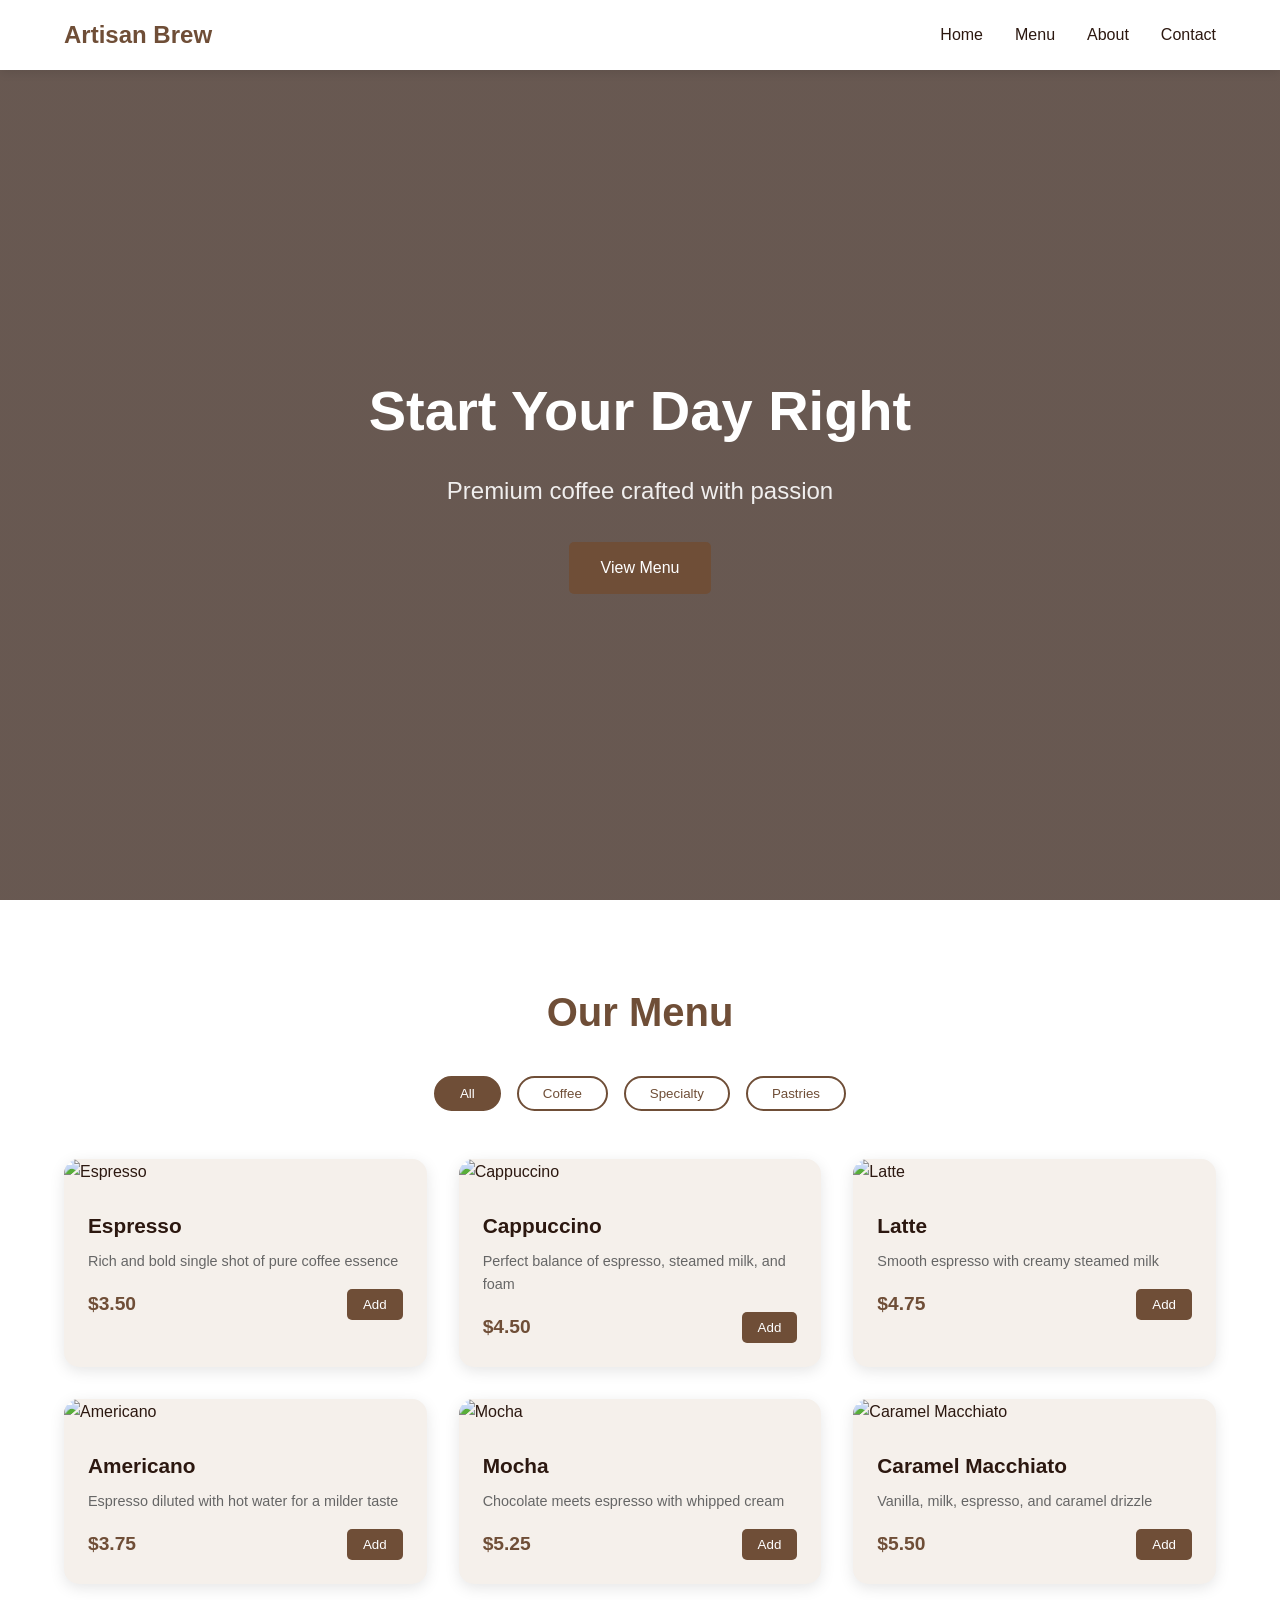
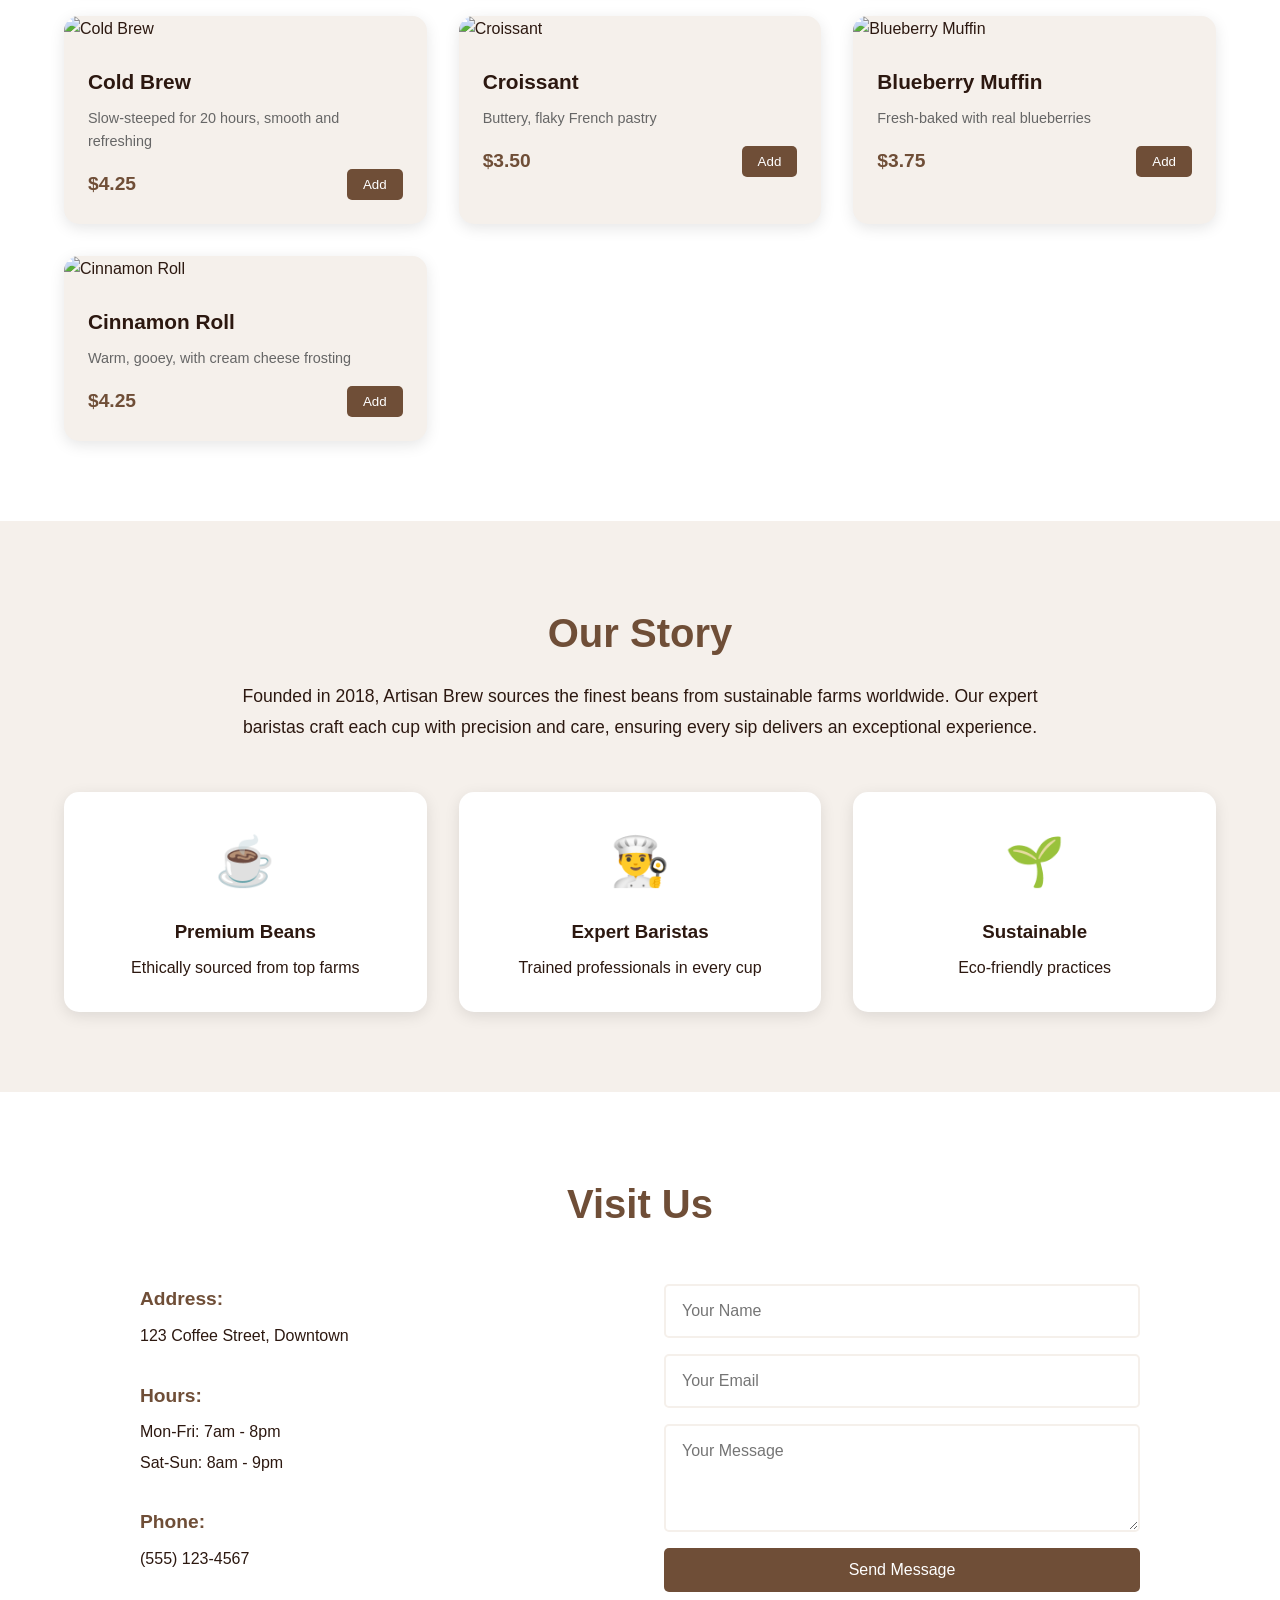
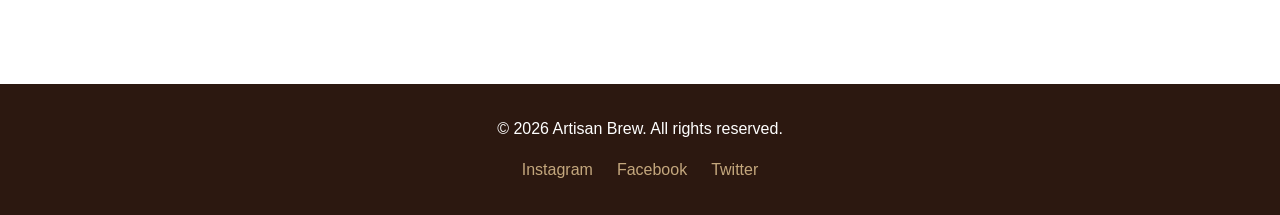
==== coffee-shop/index.html @ f0c72ec6 "python" ====
<!DOCTYPE html>
<html lang="en">
<head>
    <meta charset="UTF-8">
    <meta name="viewport" content="width=device-width, initial-scale=1.0">
    <title>Artisan Brew - Coffee Shop</title>
    <link rel="stylesheet" href="styles.css">
</head>
<body>
    <nav class="navbar">
        <div class="nav-logo">Artisan Brew</div>
        <ul class="nav-links">
            <li><a href="#home">Home</a></li>
            <li><a href="#menu">Menu</a></li>
            <li><a href="#about">About</a></li>
            <li><a href="#contact">Contact</a></li>
        </ul>
        <div class="nav-toggle" id="navToggle">
            <span></span>
            <span></span>
            <span></span>
        </div>
    </nav>

    <section id="home" class="hero">
        <div class="hero-content">
            <h1>Start Your Day Right</h1>
            <p>Premium coffee crafted with passion</p>
            <a href="#menu" class="btn">View Menu</a>
        </div>
    </section>

    <section id="menu" class="menu">
        <h2>Our Menu</h2>
        <div class="menu-categories">
            <button class="category-btn active" data-category="all">All</button>
            <button class="category-btn" data-category="coffee">Coffee</button>
            <button class="category-btn" data-category="specialty">Specialty</button>
            <button class="category-btn" data-category="pastry">Pastries</button>
        </div>
        <div class="menu-grid" id="menuGrid">
        </div>
    </section>

    <section id="about" class="about">
        <div class="about-content">
            <h2>Our Story</h2>
            <p>Founded in 2018, Artisan Brew sources the finest beans from sustainable farms worldwide. Our expert baristas craft each cup with precision and care, ensuring every sip delivers an exceptional experience.</p>
            <div class="features">
                <div class="feature">
                    <div class="feature-icon">☕</div>
                    <h3>Premium Beans</h3>
                    <p>Ethically sourced from top farms</p>
                </div>
                <div class="feature">
                    <div class="feature-icon">👨‍🍳</div>
                    <h3>Expert Baristas</h3>
                    <p>Trained professionals in every cup</p>
                </div>
                <div class="feature">
                    <div class="feature-icon">🌱</div>
                    <h3>Sustainable</h3>
                    <p>Eco-friendly practices</p>
                </div>
            </div>
        </div>
    </section>

    <section id="contact" class="contact">
        <h2>Visit Us</h2>
        <div class="contact-container">
            <div class="contact-info">
                <div class="info-item">
                    <strong>Address:</strong>
                    <p>123 Coffee Street, Downtown</p>
                </div>
                <div class="info-item">
                    <strong>Hours:</strong>
                    <p>Mon-Fri: 7am - 8pm</p>
                    <p>Sat-Sun: 8am - 9pm</p>
                </div>
                <div class="info-item">
                    <strong>Phone:</strong>
                    <p>(555) 123-4567</p>
                </div>
            </div>
            <form class="contact-form" id="contactForm">
                <input type="text" placeholder="Your Name" required>
                <input type="email" placeholder="Your Email" required>
                <textarea placeholder="Your Message" rows="4" required></textarea>
                <button type="submit" class="btn">Send Message</button>
            </form>
        </div>
    </section>

    <footer class="footer">
        <p>&copy; 2026 Artisan Brew. All rights reserved.</p>
        <div class="social-links">
            <a href="#">Instagram</a>
            <a href="#">Facebook</a>
            <a href="#">Twitter</a>
        </div>
    </footer>

    <script src="script.js"></script>
</body>
</html>
---- coffee-shop/styles.css ----
* {
    margin: 0;
    padding: 0;
    box-sizing: border-box;
}

:root {
    --primary: #6F4E37;
    --secondary: #C4A77D;
    --dark: #2C1810;
    --light: #F5F0EB;
    --white: #FFFFFF;
}

body {
    font-family: 'Segoe UI', Tahoma, Geneva, Verdana, sans-serif;
    line-height: 1.6;
    color: var(--dark);
    background-color: var(--light);
}

.navbar {
    display: flex;
    justify-content: space-between;
    align-items: center;
    padding: 1rem 5%;
    background-color: var(--white);
    box-shadow: 0 2px 10px rgba(0,0,0,0.1);
    position: fixed;
    width: 100%;
    top: 0;
    z-index: 1000;
}

.nav-logo {
    font-size: 1.5rem;
    font-weight: bold;
    color: var(--primary);
}

.nav-links {
    display: flex;
    list-style: none;
    gap: 2rem;
}

.nav-links a {
    text-decoration: none;
    color: var(--dark);
    font-weight: 500;
    transition: color 0.3s;
}

.nav-links a:hover {
    color: var(--primary);
}

.nav-toggle {
    display: none;
    flex-direction: column;
    gap: 5px;
    cursor: pointer;
}

.nav-toggle span {
    width: 25px;
    height: 3px;
    background-color: var(--dark);
    border-radius: 2px;
}

.hero {
    height: 100vh;
    background: linear-gradient(rgba(44, 24, 16, 0.7), rgba(44, 24, 16, 0.7)),
                url('https://images.unsplash.com/photo-1495474472287-4d71bcdd2085?w=1920') center/cover;
    display: flex;
    align-items: center;
    justify-content: center;
    text-align: center;
    color: var(--white);
    padding-top: 60px;
}

.hero-content h1 {
    font-size: 3.5rem;
    margin-bottom: 1rem;
}

.hero-content p {
    font-size: 1.5rem;
    margin-bottom: 2rem;
    opacity: 0.9;
}

.btn {
    display: inline-block;
    padding: 0.8rem 2rem;
    background-color: var(--primary);
    color: var(--white);
    text-decoration: none;
    border-radius: 5px;
    border: none;
    cursor: pointer;
    font-size: 1rem;
    transition: background-color 0.3s;
}

.btn:hover {
    background-color: var(--secondary);
}

.menu {
    padding: 5rem 5%;
    background-color: var(--white);
}

.menu h2 {
    text-align: center;
    font-size: 2.5rem;
    margin-bottom: 2rem;
    color: var(--primary);
}

.menu-categories {
    display: flex;
    justify-content: center;
    gap: 1rem;
    margin-bottom: 3rem;
    flex-wrap: wrap;
}

.category-btn {
    padding: 0.5rem 1.5rem;
    border: 2px solid var(--primary);
    background: transparent;
    color: var(--primary);
    border-radius: 25px;
    cursor: pointer;
    font-weight: 500;
    transition: all 0.3s;
}

.category-btn.active,
.category-btn:hover {
    background-color: var(--primary);
    color: var(--white);
}

.menu-grid {
    display: grid;
    grid-template-columns: repeat(auto-fit, minmax(280px, 1fr));
    gap: 2rem;
    max-width: 1200px;
    margin: 0 auto;
}

.menu-item {
    background-color: var(--light);
    border-radius: 15px;
    overflow: hidden;
    box-shadow: 0 4px 15px rgba(0,0,0,0.1);
    transition: transform 0.3s;
}

.menu-item:hover {
    transform: translateY(-5px);
}

.menu-item img {
    width: 100%;
    height: 200px;
    object-fit: cover;
}

.menu-item-content {
    padding: 1.5rem;
}

.menu-item-content h3 {
    font-size: 1.3rem;
    margin-bottom: 0.5rem;
    color: var(--dark);
}

.menu-item-content p {
    color: #666;
    font-size: 0.9rem;
    margin-bottom: 1rem;
}

.menu-item-footer {
    display: flex;
    justify-content: space-between;
    align-items: center;
}

.price {
    font-size: 1.2rem;
    font-weight: bold;
    color: var(--primary);
}

.add-btn {
    padding: 0.5rem 1rem;
    background-color: var(--primary);
    color: var(--white);
    border: none;
    border-radius: 5px;
    cursor: pointer;
    transition: background-color 0.3s;
}

.add-btn:hover {
    background-color: var(--secondary);
}

.about {
    padding: 5rem 5%;
    background-color: var(--light);
}

.about-content {
    max-width: 1200px;
    margin: 0 auto;
    text-align: center;
}

.about-content h2 {
    font-size: 2.5rem;
    margin-bottom: 1rem;
    color: var(--primary);
}

.about-content > p {
    max-width: 800px;
    margin: 0 auto 3rem;
    font-size: 1.1rem;
    line-height: 1.8;
}

.features {
    display: grid;
    grid-template-columns: repeat(auto-fit, minmax(250px, 1fr));
    gap: 2rem;
}

.feature {
    background: var(--white);
    padding: 2rem;
    border-radius: 15px;
    box-shadow: 0 4px 15px rgba(0,0,0,0.1);
}

.feature-icon {
    font-size: 3rem;
    margin-bottom: 1rem;
}

.feature h3 {
    color: var(--dark);
    margin-bottom: 0.5rem;
}

.contact {
    padding: 5rem 5%;
    background-color: var(--white);
}

.contact h2 {
    text-align: center;
    font-size: 2.5rem;
    margin-bottom: 3rem;
    color: var(--primary);
}

.contact-container {
    display: grid;
    grid-template-columns: 1fr 1fr;
    gap: 3rem;
    max-width: 1000px;
    margin: 0 auto;
}

.info-item {
    margin-bottom: 2rem;
}

.info-item strong {
    display: block;
    font-size: 1.2rem;
    color: var(--primary);
    margin-bottom: 0.5rem;
}

.info-item p {
    margin-bottom: 0.3rem;
}

.contact-form {
    display: flex;
    flex-direction: column;
    gap: 1rem;
}

.contact-form input,
.contact-form textarea {
    padding: 1rem;
    border: 2px solid var(--light);
    border-radius: 5px;
    font-family: inherit;
    font-size: 1rem;
}

.contact-form input:focus,
.contact-form textarea:focus {
    outline: none;
    border-color: var(--primary);
}

.footer {
    background-color: var(--dark);
    color: var(--white);
    text-align: center;
    padding: 2rem;
}

.social-links {
    margin-top: 1rem;
    display: flex;
    justify-content: center;
    gap: 1.5rem;
}

.social-links a {
    color: var(--secondary);
    text-decoration: none;
    transition: color 0.3s;
}

.social-links a:hover {
    color: var(--white);
}

@media (max-width: 768px) {
    .nav-links {
        display: none;
        position: absolute;
        top: 100%;
        left: 0;
        width: 100%;
        background-color: var(--white);
        flex-direction: column;
        padding: 1rem;
        gap: 1rem;
        box-shadow: 0 4px 10px rgba(0,0,0,0.1);
    }

    .nav-links.active {
        display: flex;
    }

    .nav-toggle {
        display: flex;
    }

    .hero-content h1 {
        font-size: 2.5rem;
    }

    .hero-content p {
        font-size: 1.2rem;
    }

    .contact-container {
        grid-template-columns: 1fr;
    }
}
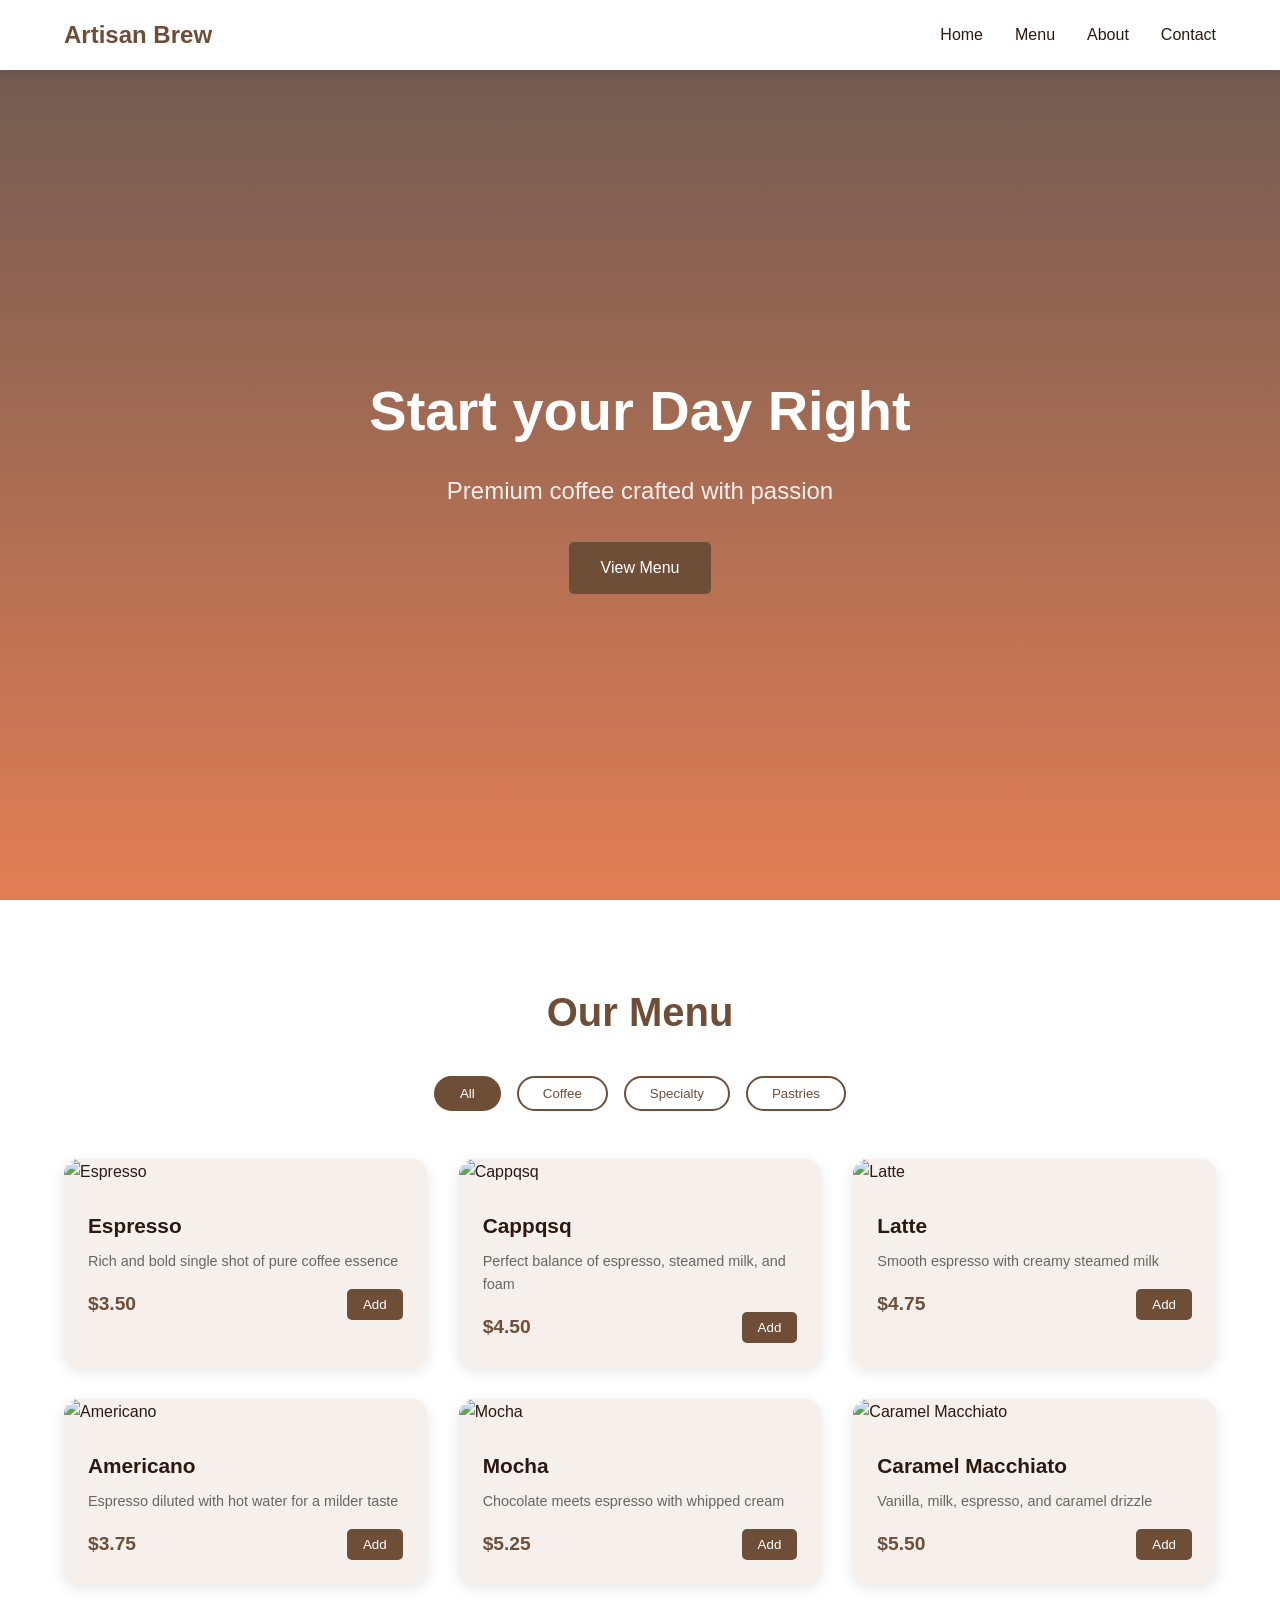
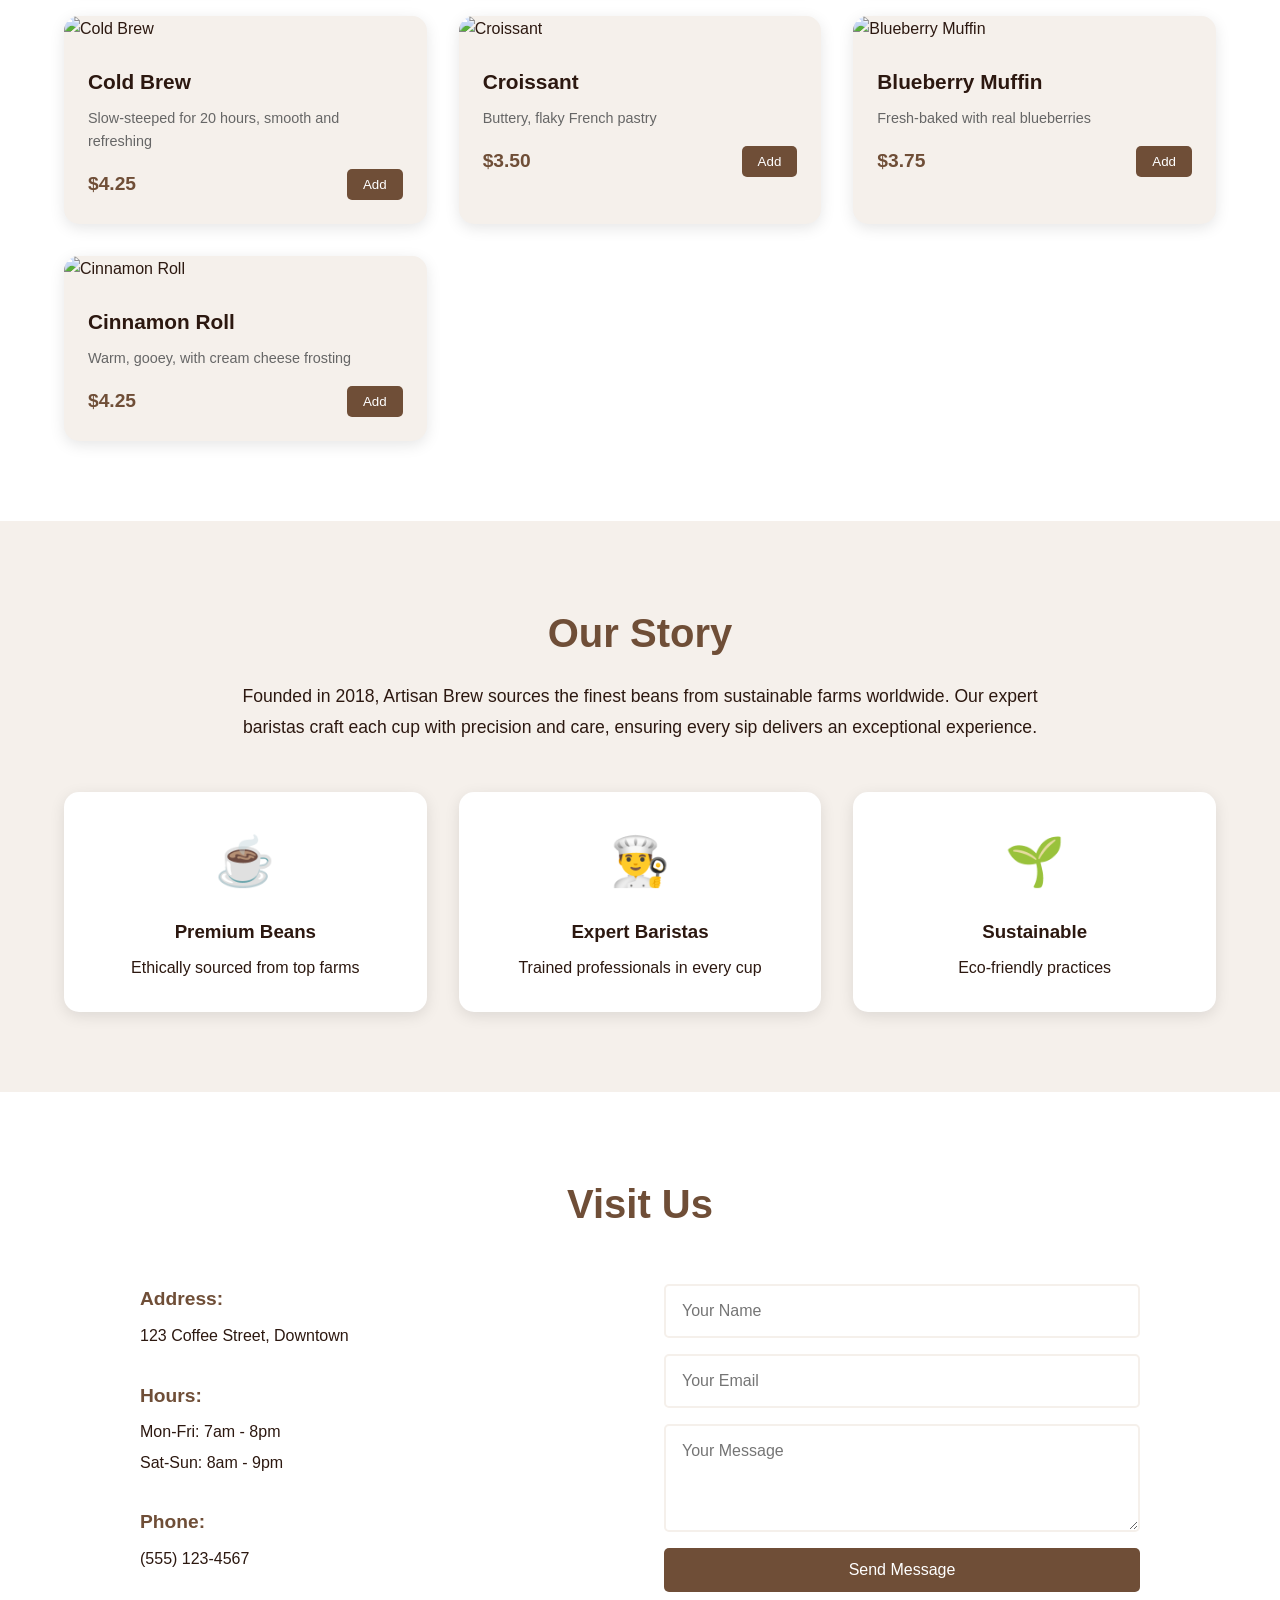
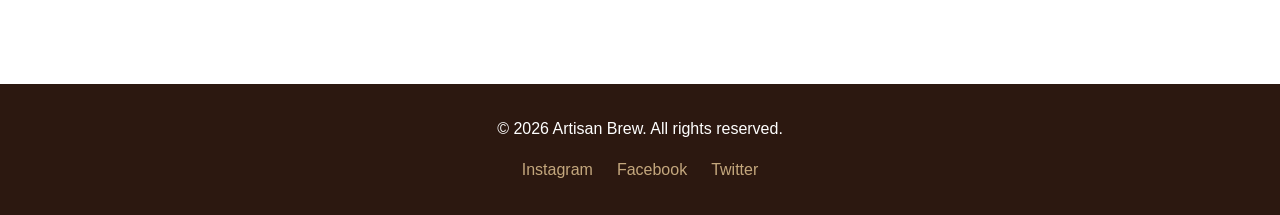
==== commit 00267994: "py" ====
--- a/coffee-shop/index.html
+++ b/coffee-shop/index.html
@@ -24,7 +24,7 @@
 
     <section id="home" class="hero">
         <div class="hero-content">
-            <h1>Start Your Day Right</h1>
+            <h1>Start your Day Right</h1>
             <p>Premium coffee crafted with passion</p>
             <a href="#menu" class="btn">View Menu</a>
         </div>
--- a/coffee-shop/styles.css
+++ b/coffee-shop/styles.css
@@ -71,7 +71,7 @@
 
 .hero {
     height: 100vh;
-    background: linear-gradient(rgba(44, 24, 16, 0.7), rgba(44, 24, 16, 0.7)),
+    background: linear-gradient(rgba(44, 24, 16, 0.7), rgba(219, 78, 21, 0.7)),
                 url('https://images.unsplash.com/photo-1495474472287-4d71bcdd2085?w=1920') center/cover;
     display: flex;
     align-items: center;
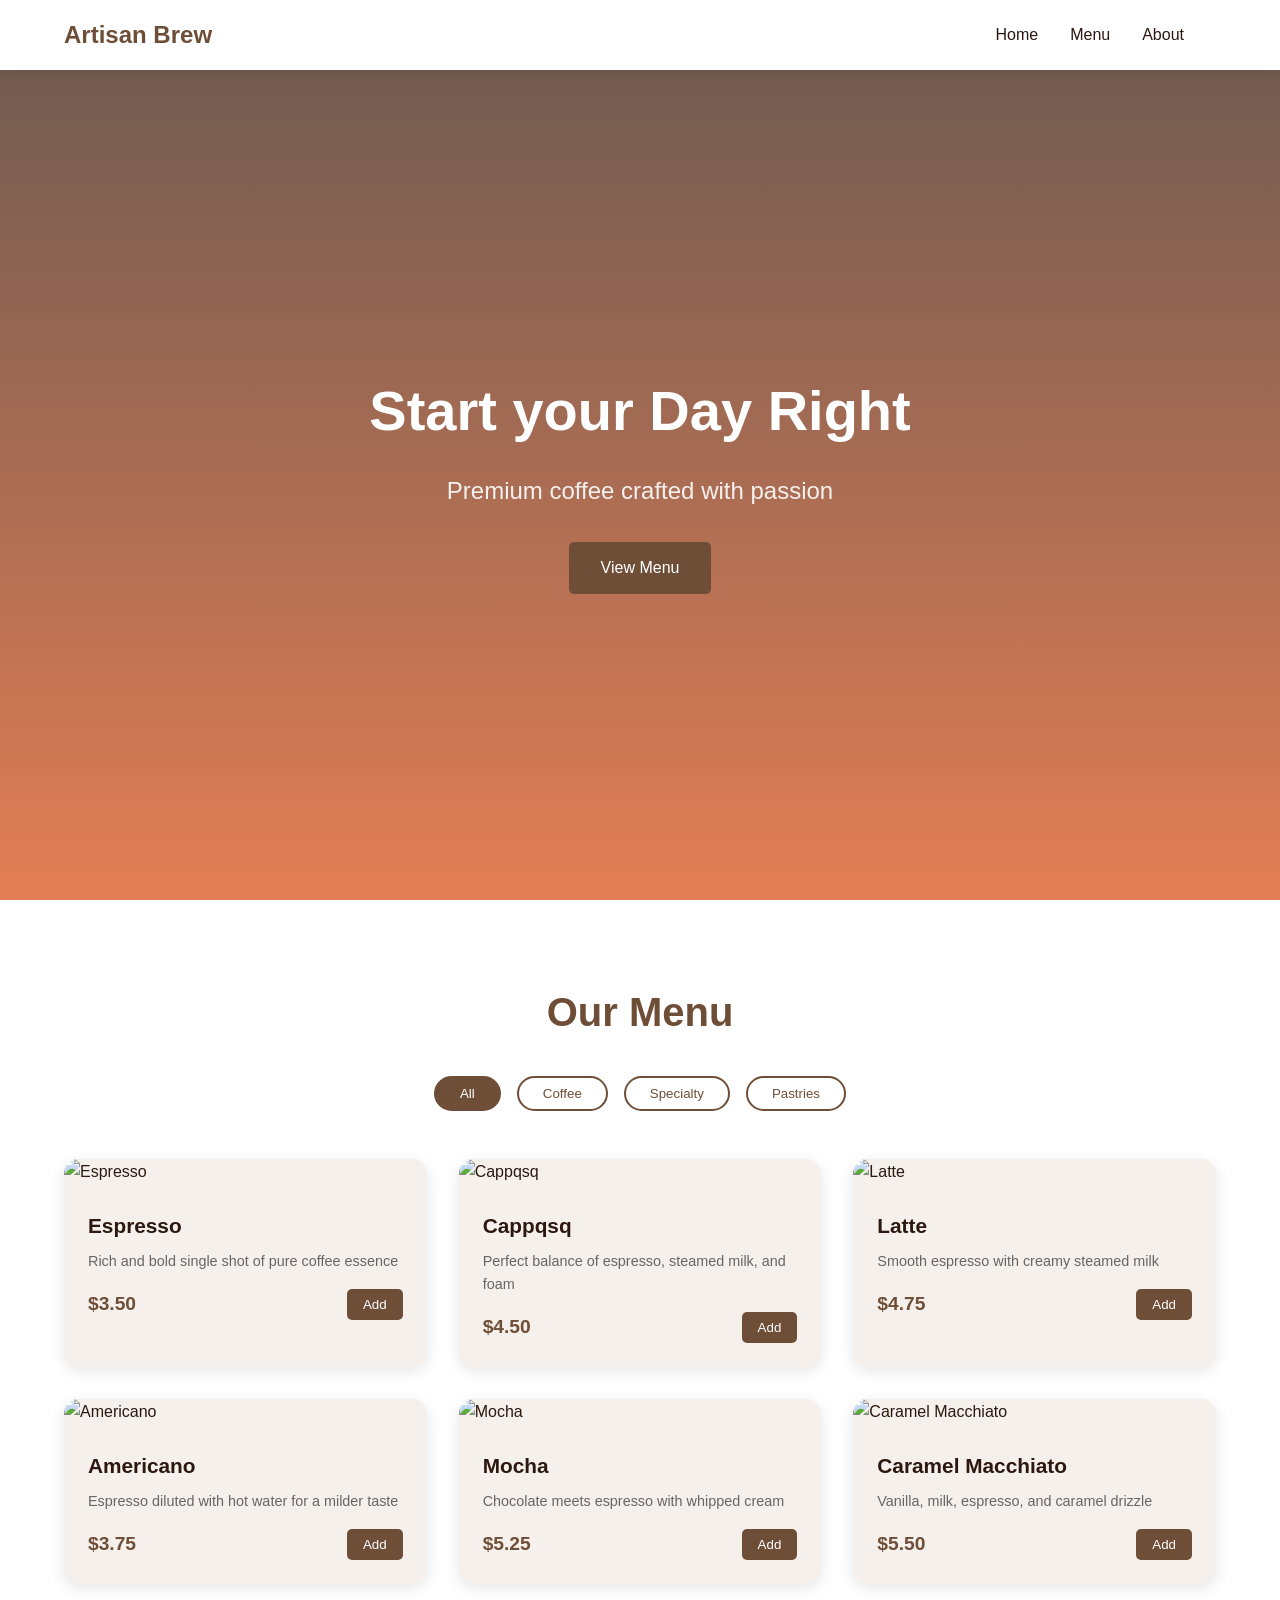
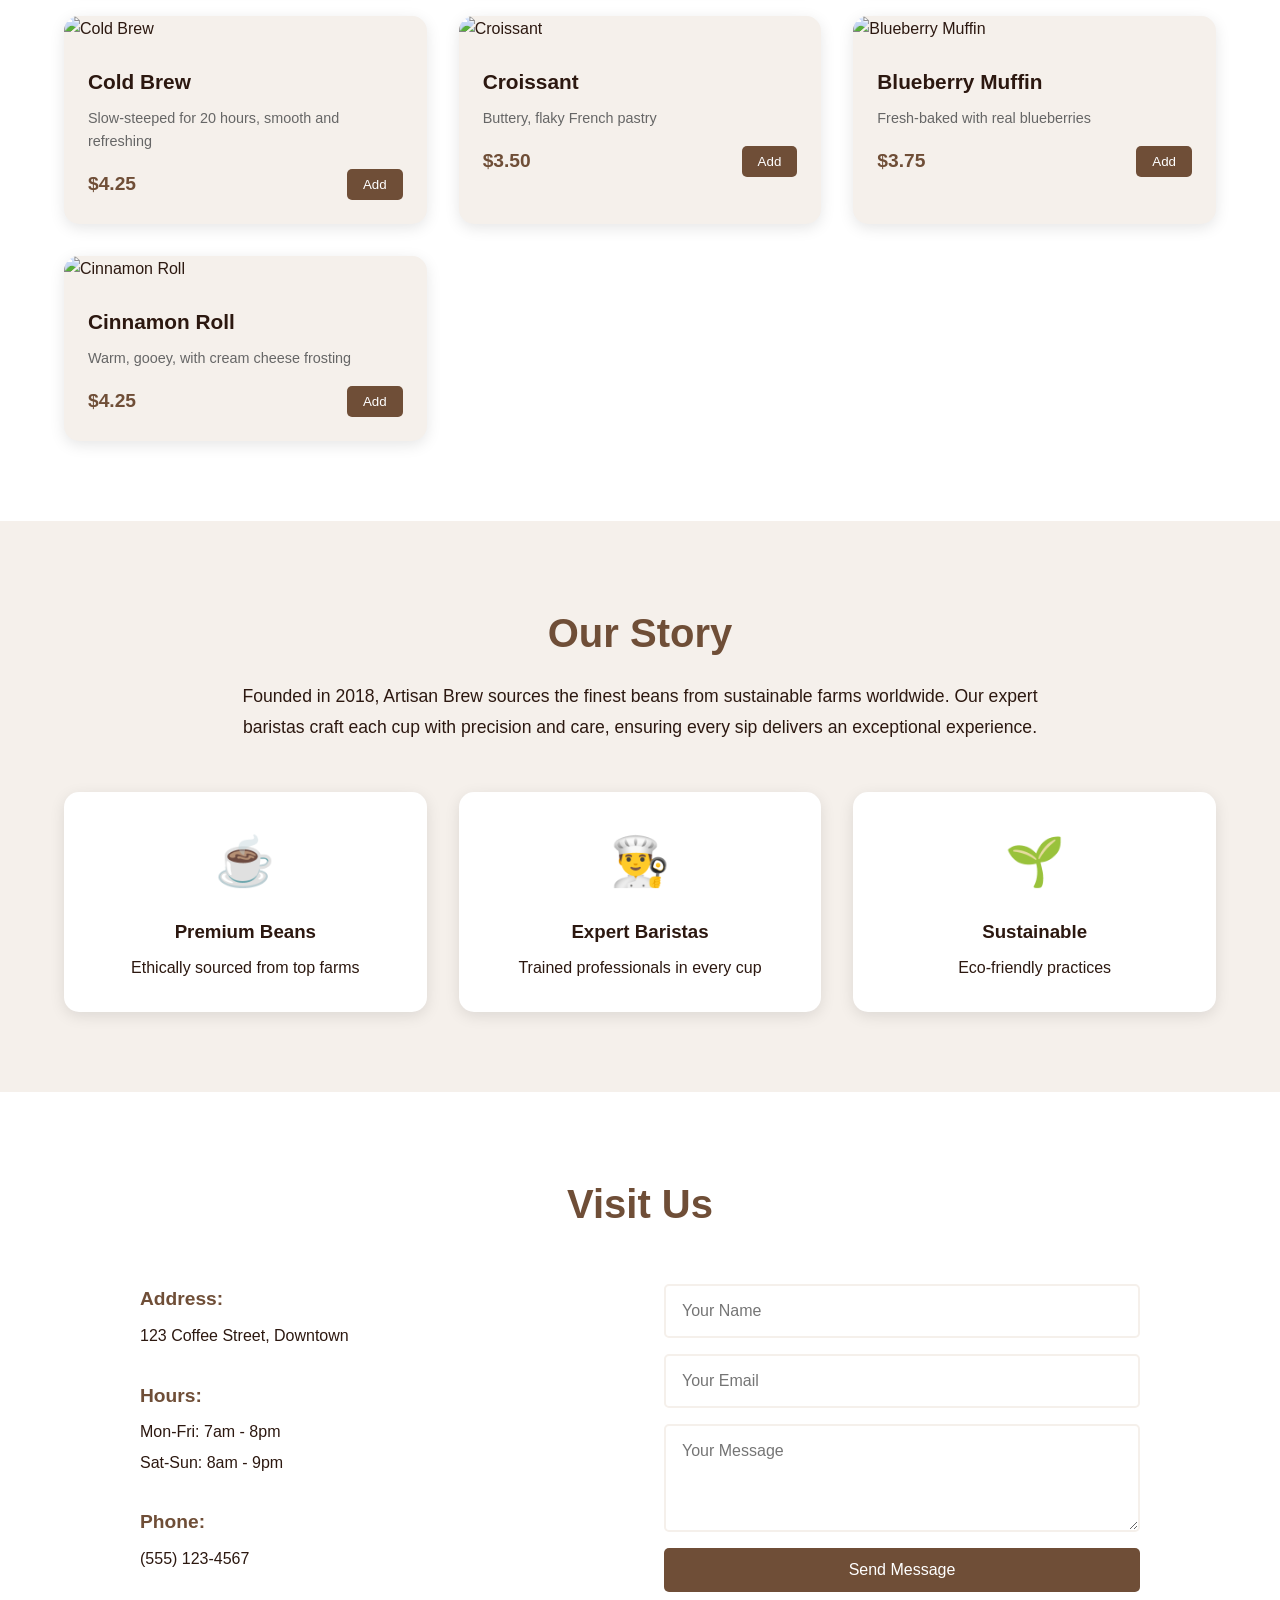
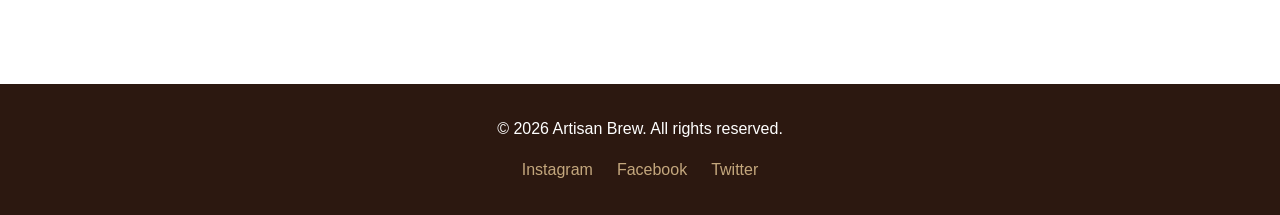
==== commit b562c43b: "python" ====
--- a/coffee-shop/index.html
+++ b/coffee-shop/index.html
@@ -13,7 +13,7 @@
             <li><a href="#home">Home</a></li>
             <li><a href="#menu">Menu</a></li>
             <li><a href="#about">About</a></li>
-            <li><a href="#contact">Contact</a></li>
+            <li> </li>
         </ul>
         <div class="nav-toggle" id="navToggle">
             <span></span>
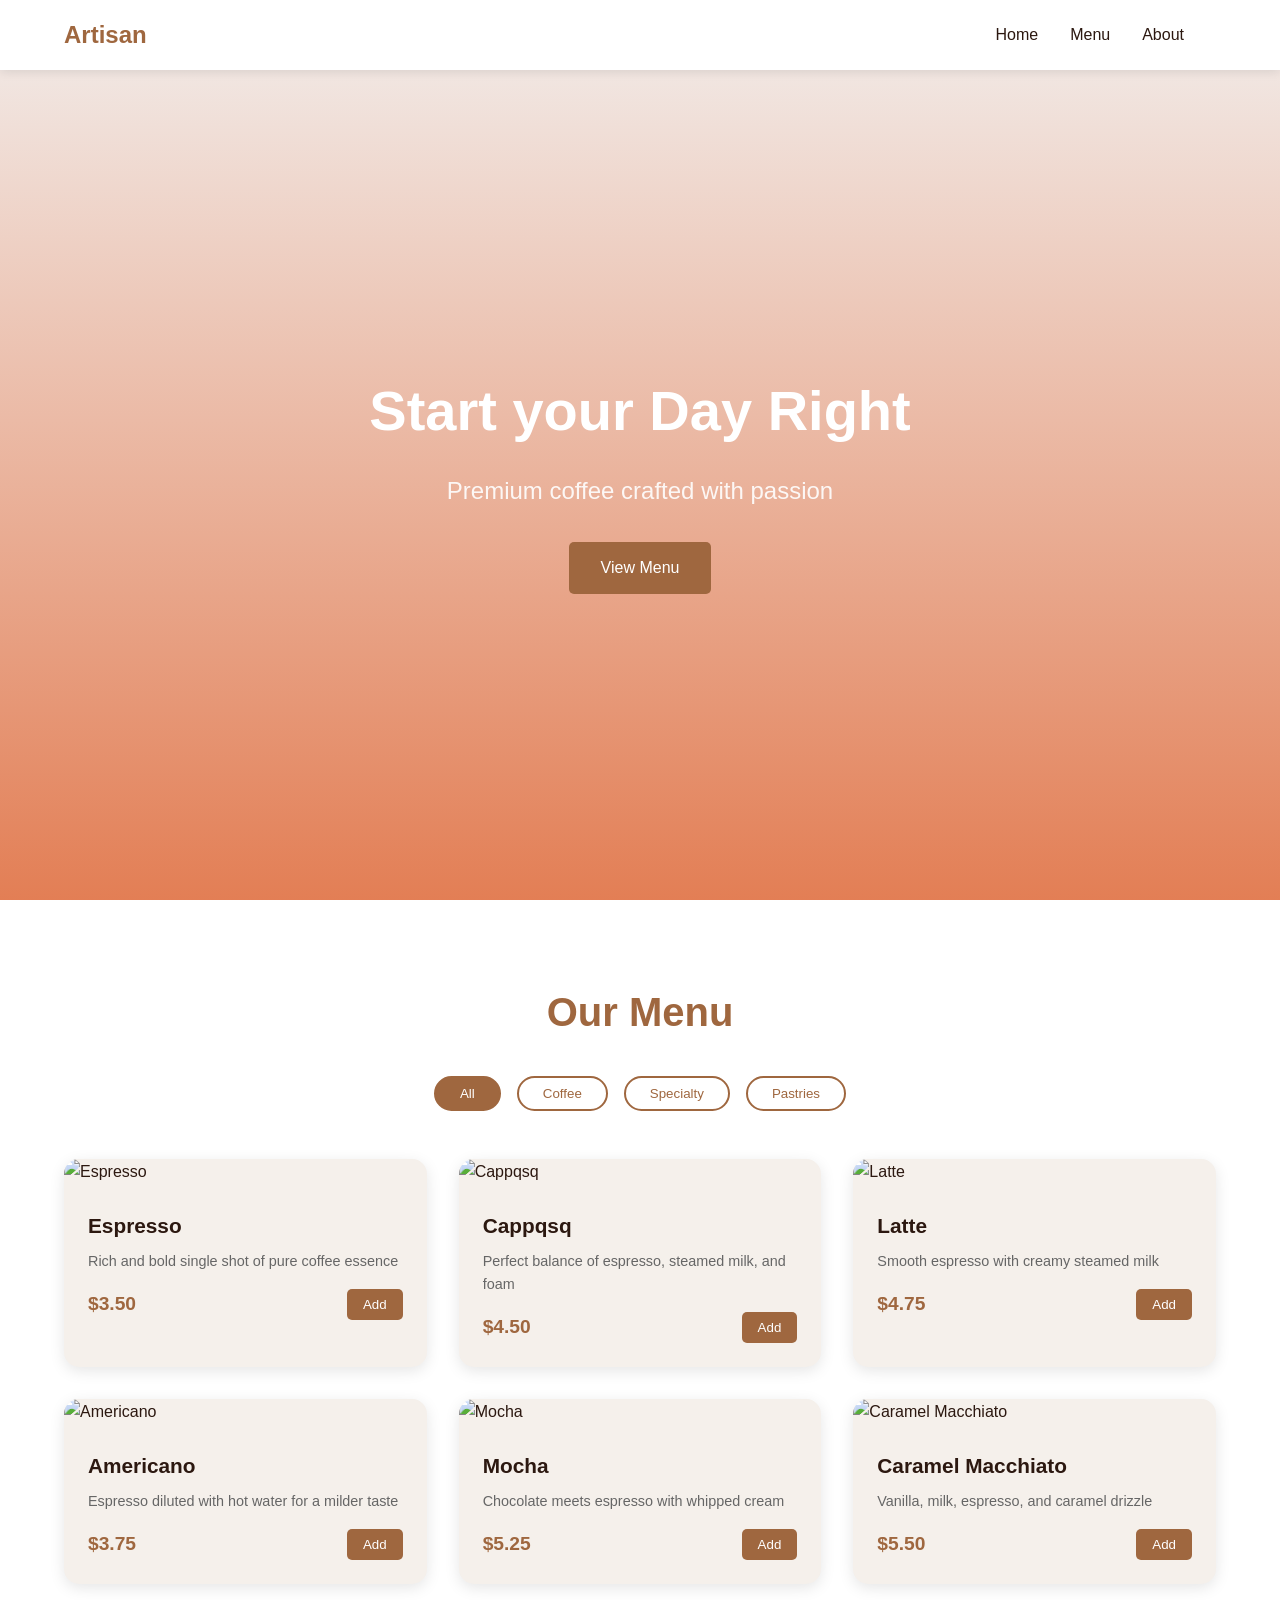
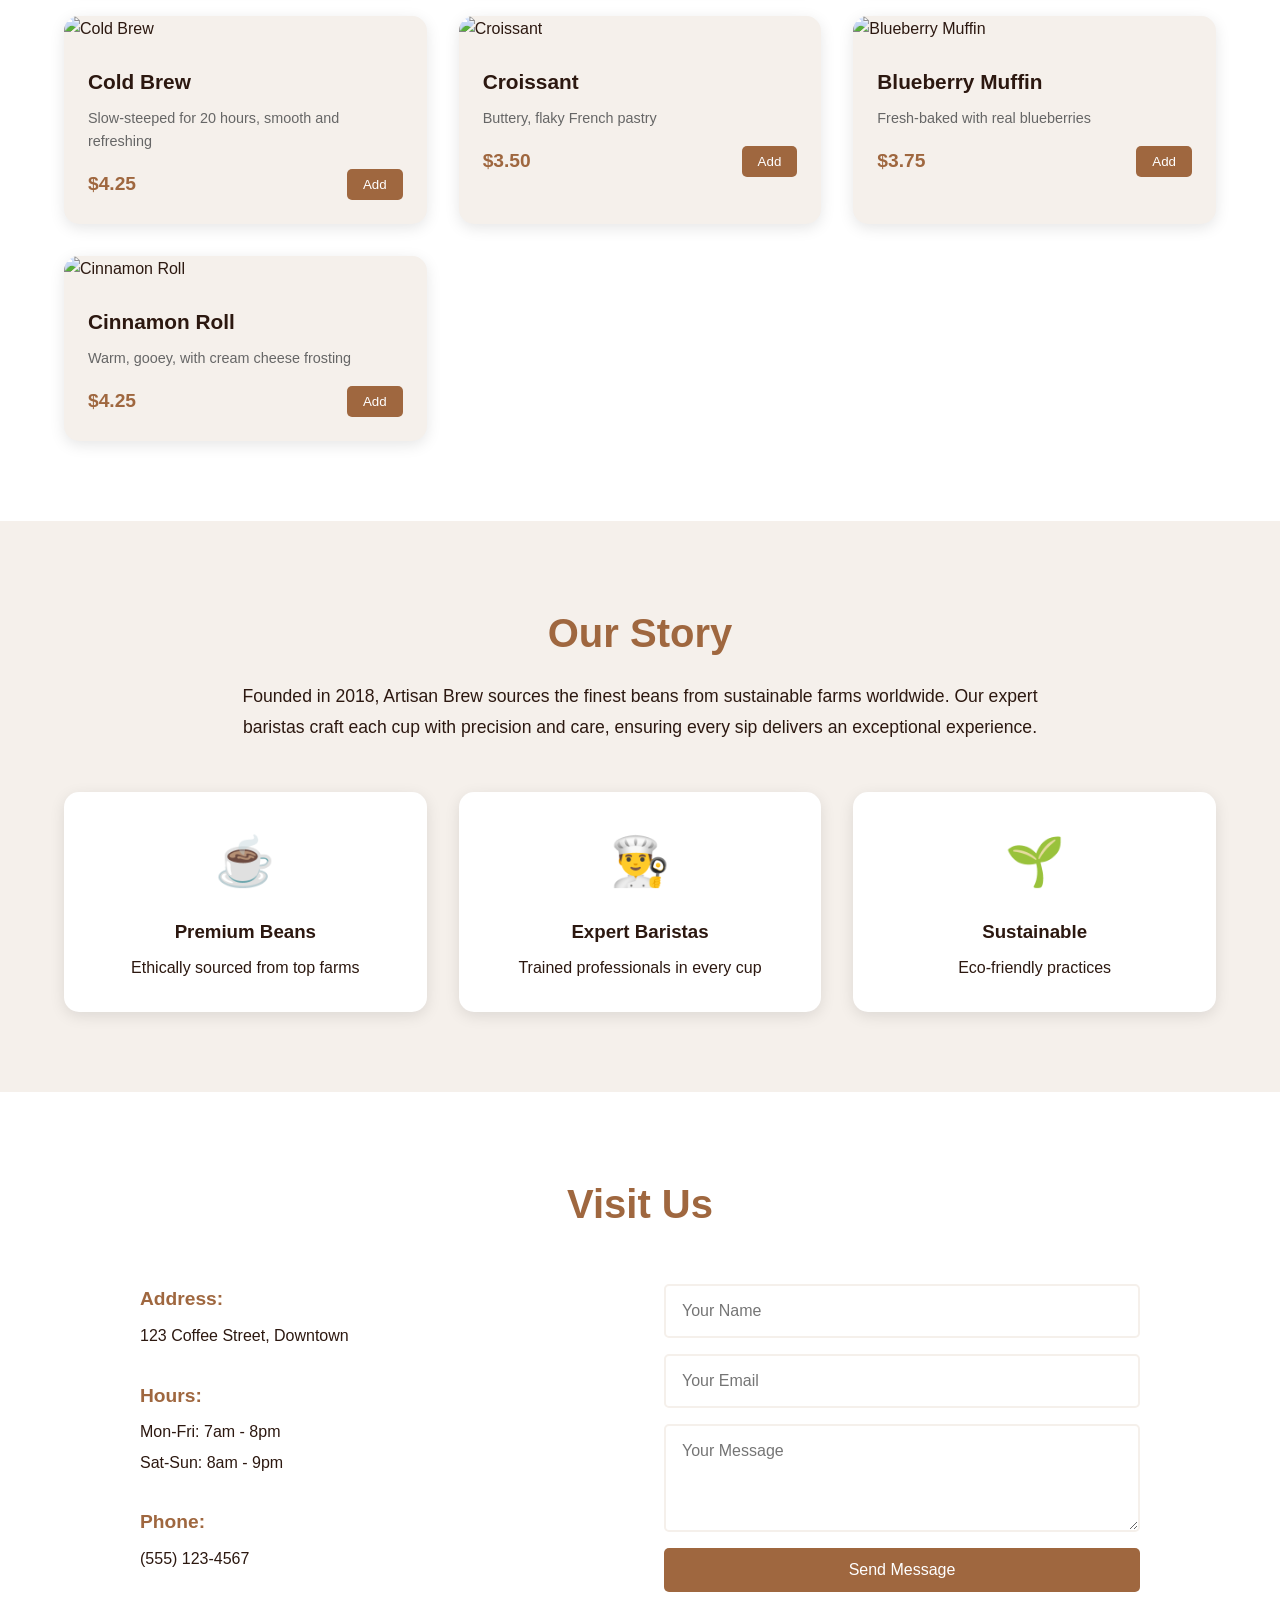
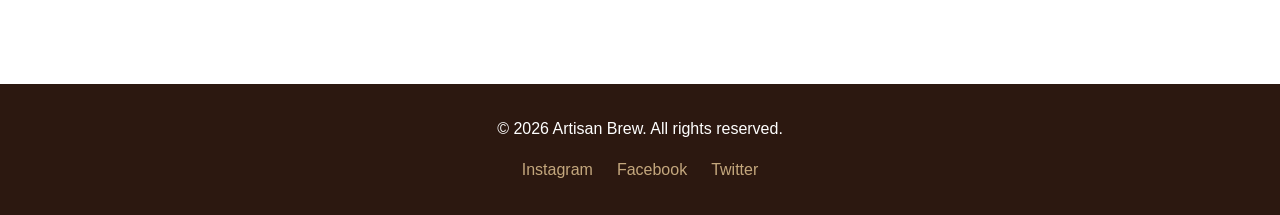
==== commit ba3361b1: "the py" ====
--- a/coffee-shop/index.html
+++ b/coffee-shop/index.html
@@ -8,7 +8,7 @@
 </head>
 <body>
     <nav class="navbar">
-        <div class="nav-logo">Artisan Brew</div>
+        <div class="nav-logo">Artisan</div>
         <ul class="nav-links">
             <li><a href="#home">Home</a></li>
             <li><a href="#menu">Menu</a></li>
--- a/coffee-shop/styles.css
+++ b/coffee-shop/styles.css
@@ -5,7 +5,7 @@
 }
 
 :root {
-    --primary: #6F4E37;
+    --primary: #9f673f;
     --secondary: #C4A77D;
     --dark: #2C1810;
     --light: #F5F0EB;
@@ -71,7 +71,7 @@
 
 .hero {
     height: 100vh;
-    background: linear-gradient(rgba(44, 24, 16, 0.7), rgba(219, 78, 21, 0.7)),
+    background: linear-gradient(rgba(241, 238, 238, 0.7), rgba(219, 78, 21, 0.7)),
                 url('https://images.unsplash.com/photo-1495474472287-4d71bcdd2085?w=1920') center/cover;
     display: flex;
     align-items: center;
